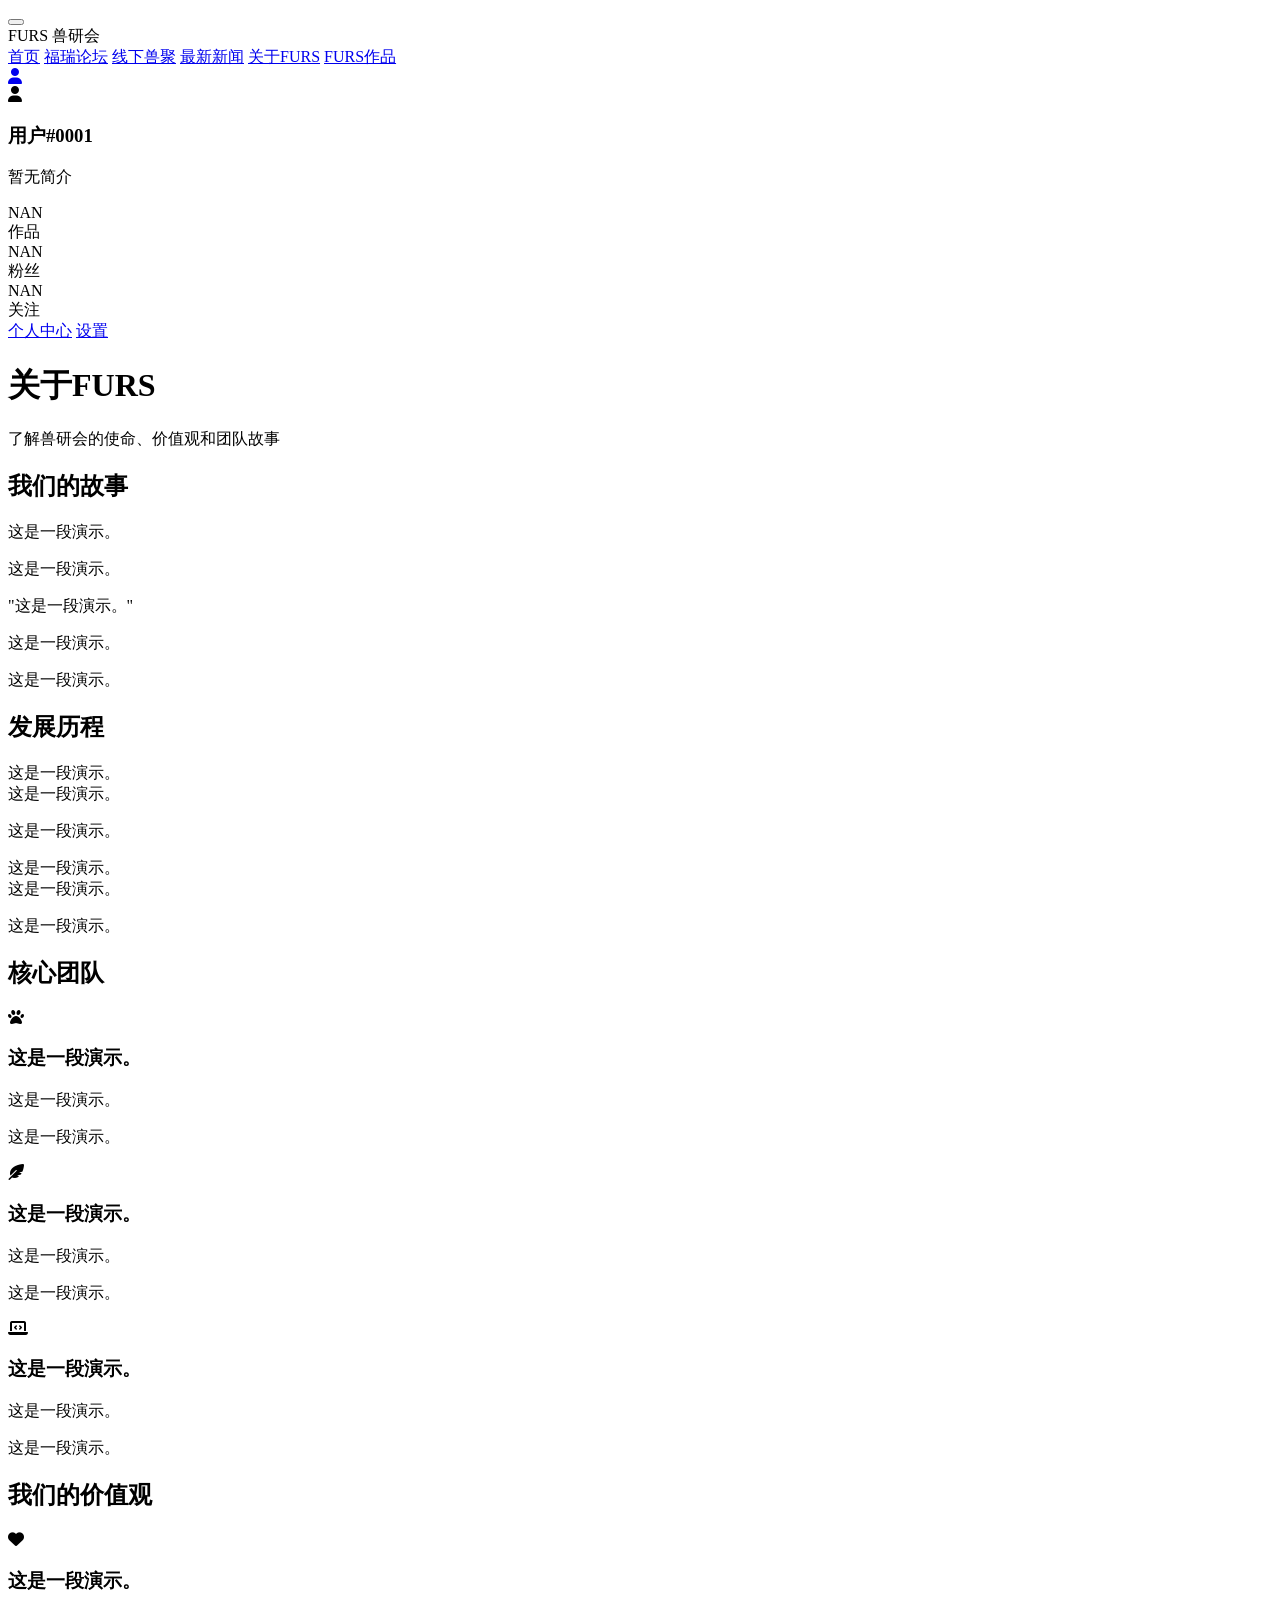
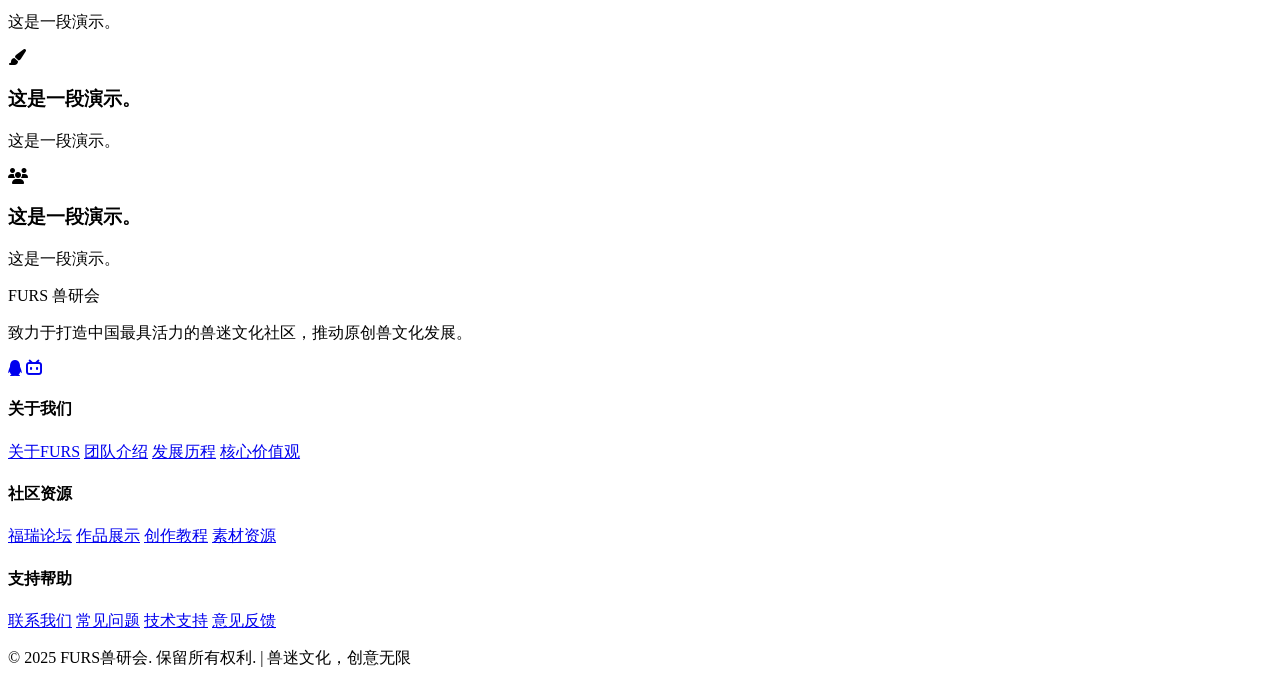
==== pages/about.html @ cc851aee "为现存页面增加了logo，新增logo.ico；新增ToDoList.md；" ====
<!DOCTYPE html>
<html lang="zh">
<head>
    <meta charset="UTF-8">
    <meta name="viewport" content="width=device-width, initial-scale=1.0">
    <title>关于FURS - 兽研会</title>
    <link rel="stylesheet" href="https://cdnjs.cloudflare.com/ajax/libs/font-awesome/6.4.0/css/all.min.css">
    <link rel="stylesheet" href="../style/index.css">
	<link rel="stylesheet" href="../style/index_2.css">
    <link rel="icon" href="../logo.ico">
</head>
<body>
    <div class="nav-placeholder"></div>
    <nav class="FursNav">
        <button class="hamburger" aria-label="主菜单" aria-expanded="false">
            <span></span>
            <span></span>
            <span></span>
        </button>
        <div class="logo">
            <div class="logo-text">FURS 兽研会</div>
        </div>
        <div class="NavLinks">
            <a href="../index.html" class="nav-link">首页</a>
            <a href="#forum" class="nav-link">福瑞论坛</a>
            <a href="#meetup" class="nav-link">线下兽聚</a>
            <a href="news.html" class="nav-link">最新新闻</a>
            <a href="about.html" class="nav-link active">关于FURS</a>
            <a href="#works" class="nav-link">FURS作品</a>
        </div>
        <div class="user-avatar-container">
            <a href="#profile" class="user-avatar">
                <i class="fas fa-user"></i>
            </a>
			<div class="user-card">
                <div class="user-header">
                    <div class="user-avatar-lg">
                        <i class="fas fa-user"></i>
                    </div>
                    <div class="user-info">
                        <h3>用户#0001</h3>
                        <p>暂无简介</p>
                    </div>
                </div>
                <div class="user-stats">
                    <div class="stat-item">
                        <div class="stat-number">NAN</div>
                        <div class="stat-label">作品</div>
                    </div>
                    <div class="stat-item">
                        <div class="stat-number">NAN</div>
                        <div class="stat-label">粉丝</div>
                    </div>
                    <div class="stat-item">
                        <div class="stat-number">NAN</div>
                        <div class="stat-label">关注</div>
                    </div>
                </div>
                <div class="user-actions">
                    <a href="#profile" class="user-btn">个人中心</a>
                    <a href="#settings" class="user-btn secondary">设置</a>
                </div>
            </div>
        </div>
    </nav>
	<div class="main-container">
    <div class="page-header">
        <h1 class="page-title">关于FURS</h1>
        <p class="page-subtitle">了解兽研会的使命、价值观和团队故事</p>
    </div>
    <div class="content-container">
        <div class="about-section">
            <h2 class="section-title">我们的故事</h2>
            <div class="about-content">
                <p>这是一段演示。</p>
                
                <p>这是一段演示。</p>
                
                <div class="mission-statement">
                    "这是一段演示。"
                </div>
                
                <p>这是一段演示。</p>
                
                <p>这是一段演示。</p>
            </div>
            <h2 class="section-title">发展历程</h2>
            <div class="timeline">
                <div class="timeline-item left">
                    <div class="timeline-content">
                        <div class="timeline-year">这是一段演示。</div>
                        <div class="timeline-event">这是一段演示。</div>
                        <p class="timeline-description">这是一段演示。</p>
                    </div>
                </div>
                <div class="timeline-item right">
                    <div class="timeline-content">
                        <div class="timeline-year">这是一段演示。</div>
                        <div class="timeline-event">这是一段演示。</div>
                        <p class="timeline-description">这是一段演示。</p>
                    </div>
                </div>
            </div>
            <h2 class="section-title">核心团队</h2>
            <div class="team-grid">
                <div class="team-member">
                    <div class="member-avatar">
                        <i class="fas fa-paw"></i>
                    </div>
                    <h3 class="member-name">这是一段演示。</h3>
                    <div class="member-role">这是一段演示。</div>
                    <p class="member-bio">这是一段演示。</p>
                </div>
                <div class="team-member">
                    <div class="member-avatar">
                        <i class="fas fa-feather-alt"></i>
                    </div>
                    <h3 class="member-name">这是一段演示。</h3>
                    <div class="member-role">这是一段演示。</div>
                    <p class="member-bio">这是一段演示。</p>
                </div>
                <div class="team-member">
                    <div class="member-avatar">
                        <i class="fas fa-laptop-code"></i>
                    </div>
                    <h3 class="member-name">这是一段演示。</h3>
                    <div class="member-role">这是一段演示。</div>
                    <p class="member-bio">这是一段演示。</p>
                </div>
        </div>
        <h2 class="section-title">我们的价值观</h2>
        <div class="values-container">
            <div class="value-card">
                <div class="value-icon">
                    <i class="fas fa-heart"></i>
                </div>
                <h3 class="value-title">这是一段演示。</h3>
                <p class="value-description">这是一段演示。</p>
            </div>
            <div class="value-card">
                <div class="value-icon">
                    <div class="fas fa-paint-brush"></div>
                </div>
                <h3 class="value-title">这是一段演示。</h3>
                <p class="value-description">这是一段演示。</p>
            </div>
            <div class="value-card">
                <div class="value-icon">
                    <i class="fas fa-users"></i>
                </div>
                <h3 class="value-title">这是一段演示。</h3>
                <p class="value-description">这是一段演示。</p>
            </div>
        </div>
    </div>
</div>
</div>
<footer class="CopyRight">
    <div class="footer-content">
        <div class="footer-info">
            <div class="logo-text">FURS 兽研会</div>
            <p>致力于打造中国最具活力的兽迷文化社区，推动原创兽文化发展。</p>
            <div class="social-links">
                <a href="#"><i class="fab fa-qq"></i></a>
                <a href="#"><i class="fab fa-bilibili"></i></a>
            </div>
        </div>
        <div class="footer-links">
            <div class="link-group">
                <h4>关于我们</h4>
                <a href="about.html" class="footer-link">关于FURS</a>
                <a href="#team" class="footer-link">团队介绍</a>
                <a href="#history" class="footer-link">发展历程</a>
                <a href="#values" class="footer-link">核心价值观</a>
            </div>
            <div class="link-group">
                <h4>社区资源</h4>
                <a href="#forum" class="footer-link">福瑞论坛</a>
                <a href="#gallery" class="footer-link">作品展示</a>
                <a href="#tutorials" class="footer-link">创作教程</a>
                <a href="#resources" class="footer-link">素材资源</a>
            </div>
            <div class="link-group">
                <h4>支持帮助</h4>
                <a href="#contact" class="footer-link">联系我们</a>
                <a href="#faq" class="footer-link">常见问题</a>
                <a href="#support" class="footer-link">技术支持</a>
                <a href="#feedback" class="footer-link">意见反馈</a>
            </div>
        </div>
    </div>
    <p class="CopyRightInfor">&copy; 2025 FURS兽研会. 保留所有权利. | 兽迷文化，创意无限</p>
</footer>
<script src="../src/index.js"></script>
</body>
</html>
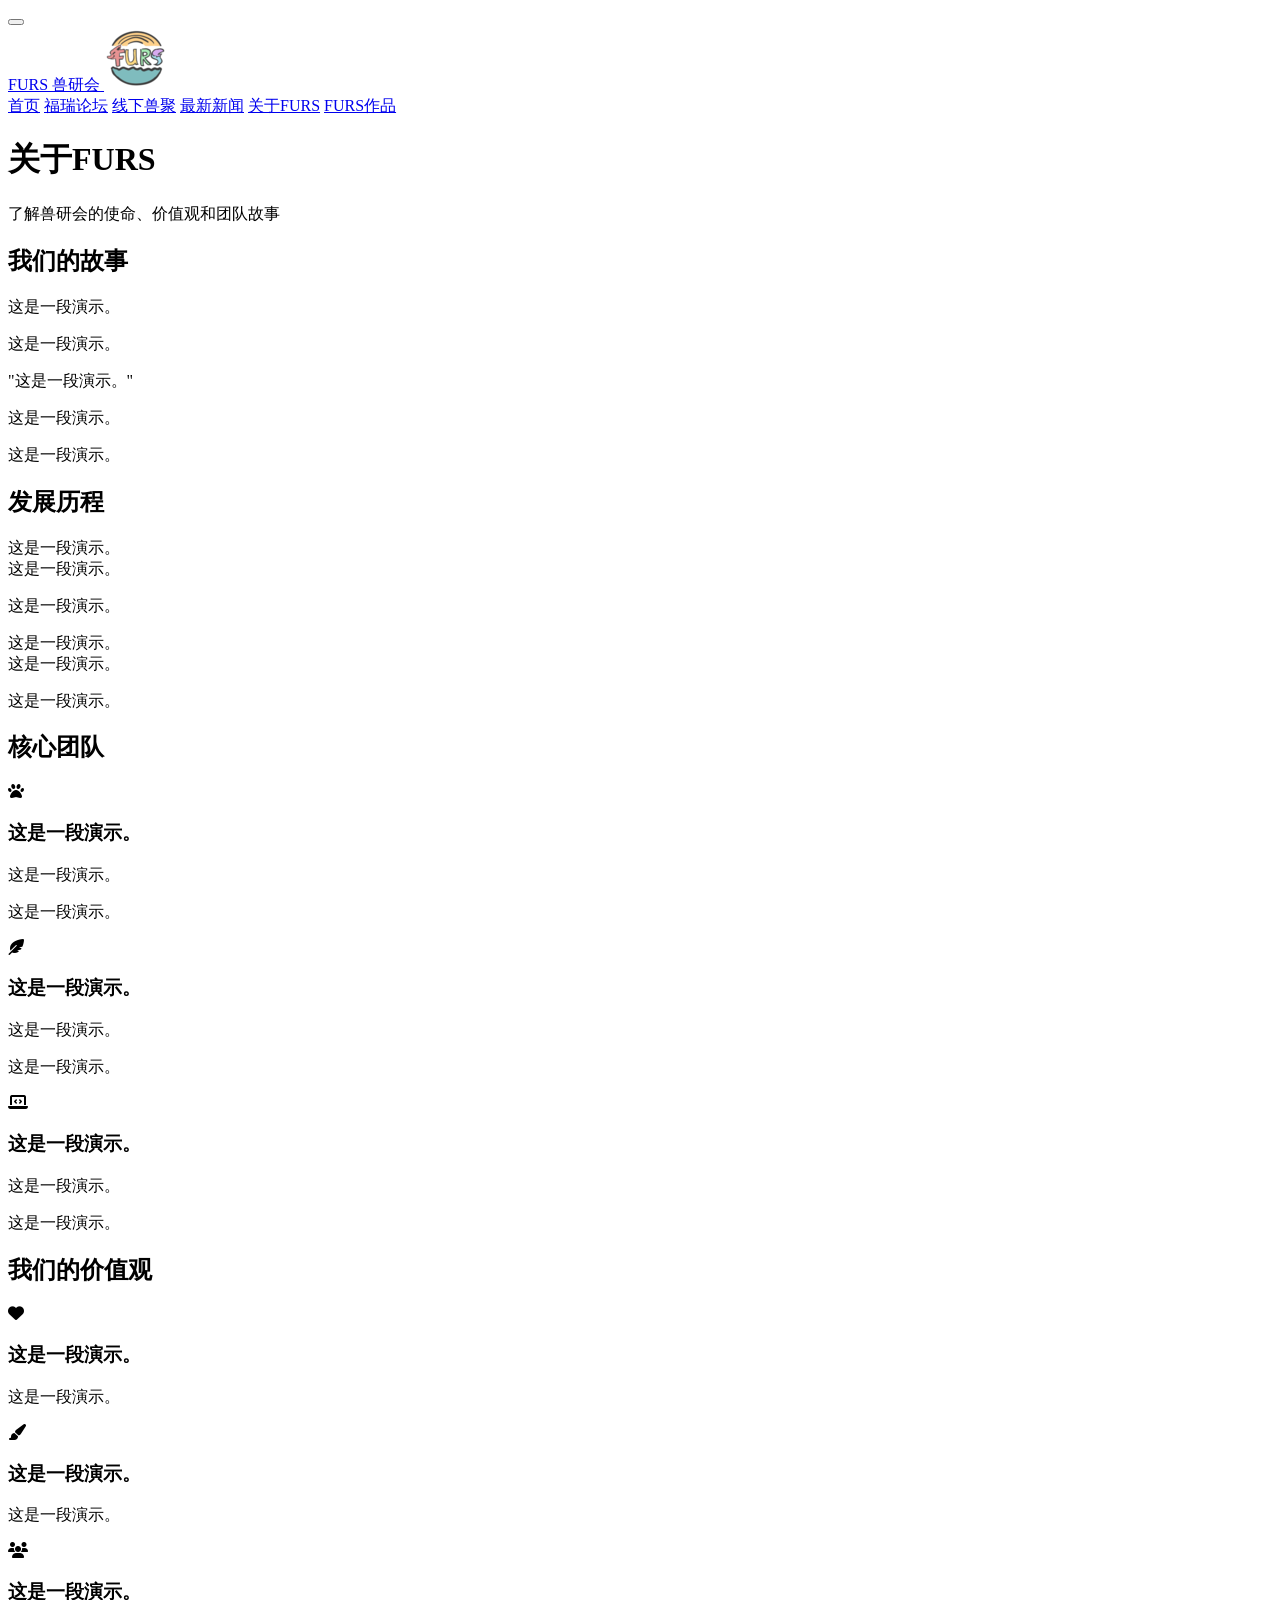
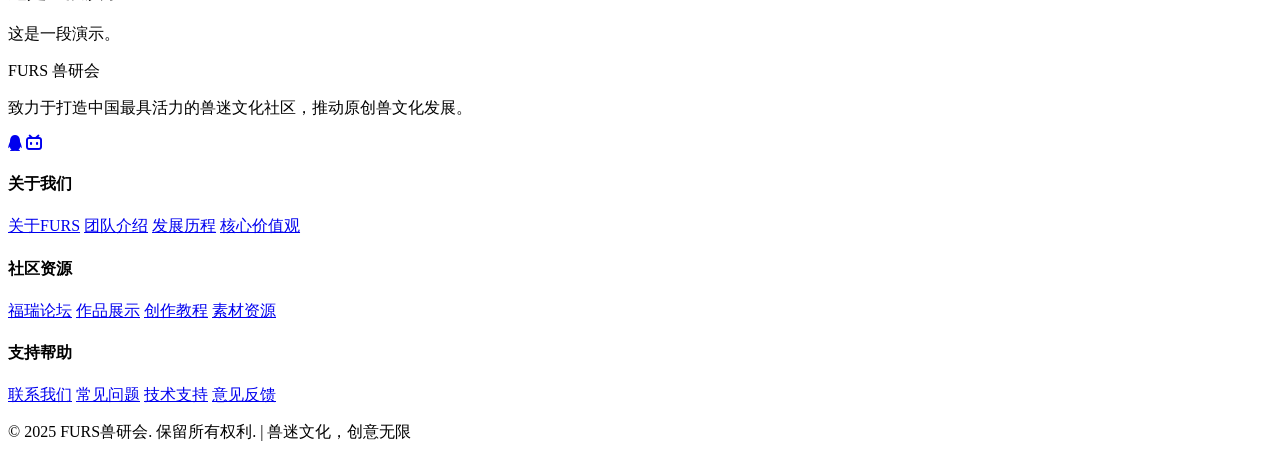
==== commit 7a3b0782: "移除了原有的用户信息及用户设置" ====
--- a/pages/about.html
+++ b/pages/about.html
@@ -1,14 +1,16 @@
 <!DOCTYPE html>
 <html lang="zh">
+
 <head>
     <meta charset="UTF-8">
     <meta name="viewport" content="width=device-width, initial-scale=1.0">
-    <title>关于FURS - 兽研会</title>
+    <title> 关于FURS - 兽研会 </title>
     <link rel="stylesheet" href="https://cdnjs.cloudflare.com/ajax/libs/font-awesome/6.4.0/css/all.min.css">
-    <link rel="stylesheet" href="../style/index.css">
-	<link rel="stylesheet" href="../style/index_2.css">
+    <link rel="stylesheet" href="../style/main.css">
+    <link rel="stylesheet" href="../style/more_style.css">
     <link rel="icon" href="../logo.ico">
 </head>
+
 <body>
     <div class="nav-placeholder"></div>
     <nav class="FursNav">
@@ -18,180 +20,150 @@
             <span></span>
         </button>
         <div class="logo">
-            <div class="logo-text">FURS 兽研会</div>
+            <a href="../index.html" class="logo-container">
+                <span class="logo-text">FURS 兽研会</span>
+                <img src="../logo.ico" alt="FURS 兽研会" class="logo-img">
+            </a>
         </div>
         <div class="NavLinks">
             <a href="../index.html" class="nav-link">首页</a>
-            <a href="#forum" class="nav-link">福瑞论坛</a>
-            <a href="#meetup" class="nav-link">线下兽聚</a>
+            <a href="./commingsoon.html" class="nav-link">福瑞论坛</a>
+            <a href="./commingsoon.html" class="nav-link">线下兽聚</a>
             <a href="news.html" class="nav-link">最新新闻</a>
             <a href="about.html" class="nav-link active">关于FURS</a>
-            <a href="#works" class="nav-link">FURS作品</a>
+            <a href="./commingsoon.html" class="nav-link">FURS作品</a>
         </div>
-        <div class="user-avatar-container">
-            <a href="#profile" class="user-avatar">
-                <i class="fas fa-user"></i>
-            </a>
-			<div class="user-card">
-                <div class="user-header">
-                    <div class="user-avatar-lg">
-                        <i class="fas fa-user"></i>
+
+    </nav>
+    <div class="main-container">
+        <div class="page-header">
+            <h1 class="page-title">关于FURS</h1>
+            <p class="page-subtitle">了解兽研会的使命、价值观和团队故事</p>
+        </div>
+        <div class="content-container">
+            <div class="about-section">
+                <h2 class="section-title">我们的故事</h2>
+                <div class="about-content">
+                    <p>这是一段演示。</p>
+
+                    <p>这是一段演示。</p>
+
+                    <div class="mission-statement">
+                        "这是一段演示。"
                     </div>
-                    <div class="user-info">
-                        <h3>用户#0001</h3>
-                        <p>暂无简介</p>
+
+                    <p>这是一段演示。</p>
+
+                    <p>这是一段演示。</p>
+                </div>
+                <h2 class="section-title">发展历程</h2>
+                <div class="timeline">
+                    <div class="timeline-item left">
+                        <div class="timeline-content">
+                            <div class="timeline-year">这是一段演示。</div>
+                            <div class="timeline-event">这是一段演示。</div>
+                            <p class="timeline-description">这是一段演示。</p>
+                        </div>
+                    </div>
+                    <div class="timeline-item right">
+                        <div class="timeline-content">
+                            <div class="timeline-year">这是一段演示。</div>
+                            <div class="timeline-event">这是一段演示。</div>
+                            <p class="timeline-description">这是一段演示。</p>
+                        </div>
                     </div>
                 </div>
-                <div class="user-stats">
-                    <div class="stat-item">
-                        <div class="stat-number">NAN</div>
-                        <div class="stat-label">作品</div>
+                <h2 class="section-title">核心团队</h2>
+                <div class="team-grid">
+                    <div class="team-member">
+                        <div class="member-avatar">
+                            <i class="fas fa-paw"></i>
+                        </div>
+                        <h3 class="member-name">这是一段演示。</h3>
+                        <div class="member-role">这是一段演示。</div>
+                        <p class="member-bio">这是一段演示。</p>
                     </div>
-                    <div class="stat-item">
-                        <div class="stat-number">NAN</div>
-                        <div class="stat-label">粉丝</div>
+                    <div class="team-member">
+                        <div class="member-avatar">
+                            <i class="fas fa-feather-alt"></i>
+                        </div>
+                        <h3 class="member-name">这是一段演示。</h3>
+                        <div class="member-role">这是一段演示。</div>
+                        <p class="member-bio">这是一段演示。</p>
                     </div>
-                    <div class="stat-item">
-                        <div class="stat-number">NAN</div>
-                        <div class="stat-label">关注</div>
+                    <div class="team-member">
+                        <div class="member-avatar">
+                            <i class="fas fa-laptop-code"></i>
+                        </div>
+                        <h3 class="member-name">这是一段演示。</h3>
+                        <div class="member-role">这是一段演示。</div>
+                        <p class="member-bio">这是一段演示。</p>
                     </div>
                 </div>
-                <div class="user-actions">
-                    <a href="#profile" class="user-btn">个人中心</a>
-                    <a href="#settings" class="user-btn secondary">设置</a>
+                <h2 class="section-title">我们的价值观</h2>
+                <div class="values-container">
+                    <div class="value-card">
+                        <div class="value-icon">
+                            <i class="fas fa-heart"></i>
+                        </div>
+                        <h3 class="value-title">这是一段演示。</h3>
+                        <p class="value-description">这是一段演示。</p>
+                    </div>
+                    <div class="value-card">
+                        <div class="value-icon">
+                            <div class="fas fa-paint-brush"></div>
+                        </div>
+                        <h3 class="value-title">这是一段演示。</h3>
+                        <p class="value-description">这是一段演示。</p>
+                    </div>
+                    <div class="value-card">
+                        <div class="value-icon">
+                            <i class="fas fa-users"></i>
+                        </div>
+                        <h3 class="value-title">这是一段演示。</h3>
+                        <p class="value-description">这是一段演示。</p>
+                    </div>
                 </div>
             </div>
         </div>
-    </nav>
-	<div class="main-container">
-    <div class="page-header">
-        <h1 class="page-title">关于FURS</h1>
-        <p class="page-subtitle">了解兽研会的使命、价值观和团队故事</p>
     </div>
-    <div class="content-container">
-        <div class="about-section">
-            <h2 class="section-title">我们的故事</h2>
-            <div class="about-content">
-                <p>这是一段演示。</p>
-                
-                <p>这是一段演示。</p>
-                
-                <div class="mission-statement">
-                    "这是一段演示。"
-                </div>
-                
-                <p>这是一段演示。</p>
-                
-                <p>这是一段演示。</p>
-            </div>
-            <h2 class="section-title">发展历程</h2>
-            <div class="timeline">
-                <div class="timeline-item left">
-                    <div class="timeline-content">
-                        <div class="timeline-year">这是一段演示。</div>
-                        <div class="timeline-event">这是一段演示。</div>
-                        <p class="timeline-description">这是一段演示。</p>
-                    </div>
-                </div>
-                <div class="timeline-item right">
-                    <div class="timeline-content">
-                        <div class="timeline-year">这是一段演示。</div>
-                        <div class="timeline-event">这是一段演示。</div>
-                        <p class="timeline-description">这是一段演示。</p>
-                    </div>
+    <footer class="CopyRight">
+        <div class="footer-content">
+            <div class="footer-info">
+                <div class="logo-text">FURS 兽研会</div>
+                <p>致力于打造中国最具活力的兽迷文化社区，推动原创兽文化发展。</p>
+                <div class="social-links">
+                    <a href="#"><i class="fab fa-qq"></i></a>
+                    <a href="#"><i class="fab fa-bilibili"></i></a>
                 </div>
             </div>
-            <h2 class="section-title">核心团队</h2>
-            <div class="team-grid">
-                <div class="team-member">
-                    <div class="member-avatar">
-                        <i class="fas fa-paw"></i>
-                    </div>
-                    <h3 class="member-name">这是一段演示。</h3>
-                    <div class="member-role">这是一段演示。</div>
-                    <p class="member-bio">这是一段演示。</p>
+            <div class="footer-links">
+                <div class="link-group">
+                    <h4>关于我们</h4>
+                    <a href="about.html" class="footer-link">关于FURS</a>
+                    <a href="./commingsoon.html" class="footer-link">团队介绍</a>
+                    <a href="./commingsoon.html" class="footer-link">发展历程</a>
+                    <a href="./commingsoon.html" class="footer-link">核心价值观</a>
                 </div>
-                <div class="team-member">
-                    <div class="member-avatar">
-                        <i class="fas fa-feather-alt"></i>
-                    </div>
-                    <h3 class="member-name">这是一段演示。</h3>
-                    <div class="member-role">这是一段演示。</div>
-                    <p class="member-bio">这是一段演示。</p>
+                <div class="link-group">
+                    <h4>社区资源</h4>
+                    <a href="./commingsoon.html" class="footer-link">福瑞论坛</a>
+                    <a href="./commingsoon.html" class="footer-link">作品展示</a>
+                    <a href="./commingsoon.html" class="footer-link">创作教程</a>
+                    <a href="./commingsoon.html" class="footer-link">素材资源</a>
                 </div>
-                <div class="team-member">
-                    <div class="member-avatar">
-                        <i class="fas fa-laptop-code"></i>
-                    </div>
-                    <h3 class="member-name">这是一段演示。</h3>
-                    <div class="member-role">这是一段演示。</div>
-                    <p class="member-bio">这是一段演示。</p>
+                <div class="link-group">
+                    <h4>支持帮助</h4>
+                    <a href="./commingsoon.html" class="footer-link">联系我们</a>
+                    <a href="./commingsoon.html" class="footer-link">常见问题</a>
+                    <a href="./commingsoon.html" class="footer-link">技术支持</a>
+                    <a href="./commingsoon.html" class="footer-link">意见反馈</a>
                 </div>
-        </div>
-        <h2 class="section-title">我们的价值观</h2>
-        <div class="values-container">
-            <div class="value-card">
-                <div class="value-icon">
-                    <i class="fas fa-heart"></i>
-                </div>
-                <h3 class="value-title">这是一段演示。</h3>
-                <p class="value-description">这是一段演示。</p>
-            </div>
-            <div class="value-card">
-                <div class="value-icon">
-                    <div class="fas fa-paint-brush"></div>
-                </div>
-                <h3 class="value-title">这是一段演示。</h3>
-                <p class="value-description">这是一段演示。</p>
-            </div>
-            <div class="value-card">
-                <div class="value-icon">
-                    <i class="fas fa-users"></i>
-                </div>
-                <h3 class="value-title">这是一段演示。</h3>
-                <p class="value-description">这是一段演示。</p>
             </div>
         </div>
-    </div>
-</div>
-</div>
-<footer class="CopyRight">
-    <div class="footer-content">
-        <div class="footer-info">
-            <div class="logo-text">FURS 兽研会</div>
-            <p>致力于打造中国最具活力的兽迷文化社区，推动原创兽文化发展。</p>
-            <div class="social-links">
-                <a href="#"><i class="fab fa-qq"></i></a>
-                <a href="#"><i class="fab fa-bilibili"></i></a>
-            </div>
-        </div>
-        <div class="footer-links">
-            <div class="link-group">
-                <h4>关于我们</h4>
-                <a href="about.html" class="footer-link">关于FURS</a>
-                <a href="#team" class="footer-link">团队介绍</a>
-                <a href="#history" class="footer-link">发展历程</a>
-                <a href="#values" class="footer-link">核心价值观</a>
-            </div>
-            <div class="link-group">
-                <h4>社区资源</h4>
-                <a href="#forum" class="footer-link">福瑞论坛</a>
-                <a href="#gallery" class="footer-link">作品展示</a>
-                <a href="#tutorials" class="footer-link">创作教程</a>
-                <a href="#resources" class="footer-link">素材资源</a>
-            </div>
-            <div class="link-group">
-                <h4>支持帮助</h4>
-                <a href="#contact" class="footer-link">联系我们</a>
-                <a href="#faq" class="footer-link">常见问题</a>
-                <a href="#support" class="footer-link">技术支持</a>
-                <a href="#feedback" class="footer-link">意见反馈</a>
-            </div>
-        </div>
-    </div>
-    <p class="CopyRightInfor">&copy; 2025 FURS兽研会. 保留所有权利. | 兽迷文化，创意无限</p>
-</footer>
-<script src="../src/index.js"></script>
+        <p class="CopyRightInfor">&copy; 2025 FURS兽研会. 保留所有权利. | 兽迷文化，创意无限</p>
+    </footer>
+    <script src="../src/index.js"></script>
 </body>
-</html>							
-            +
+</html>
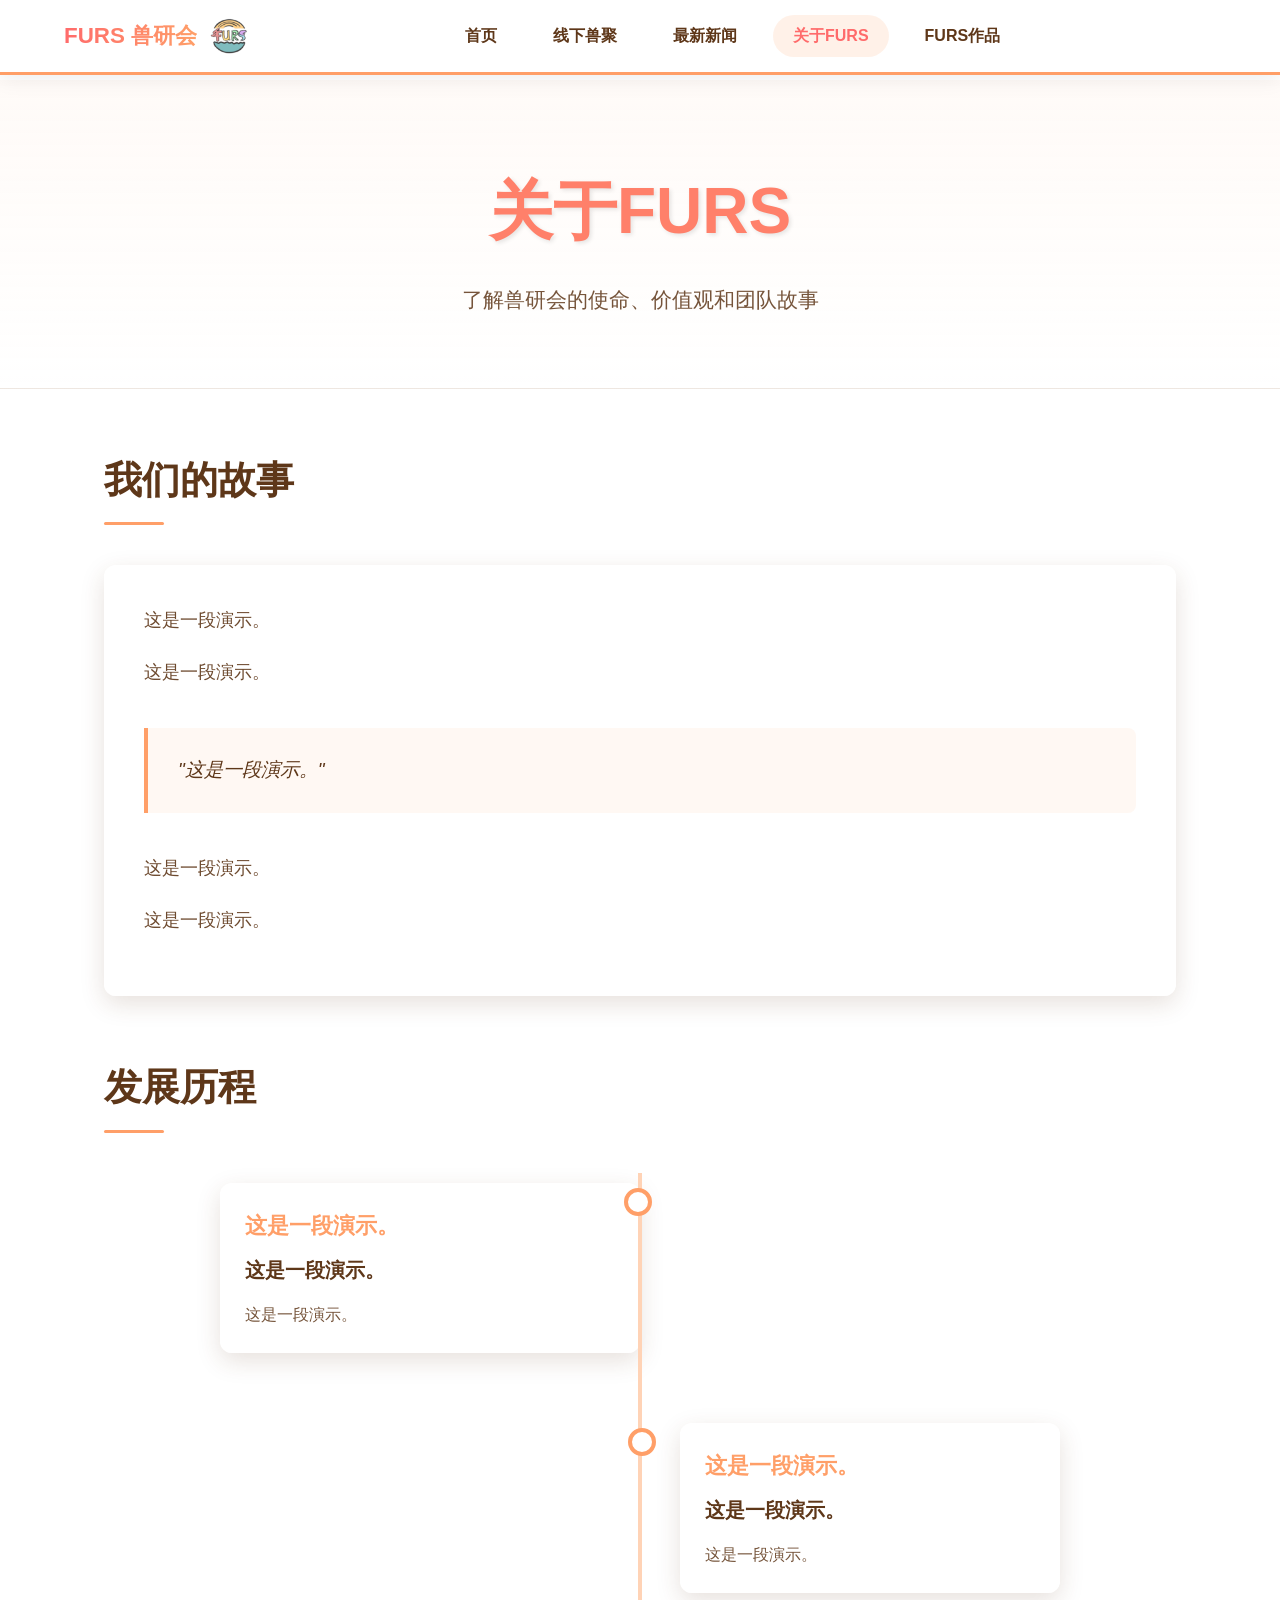
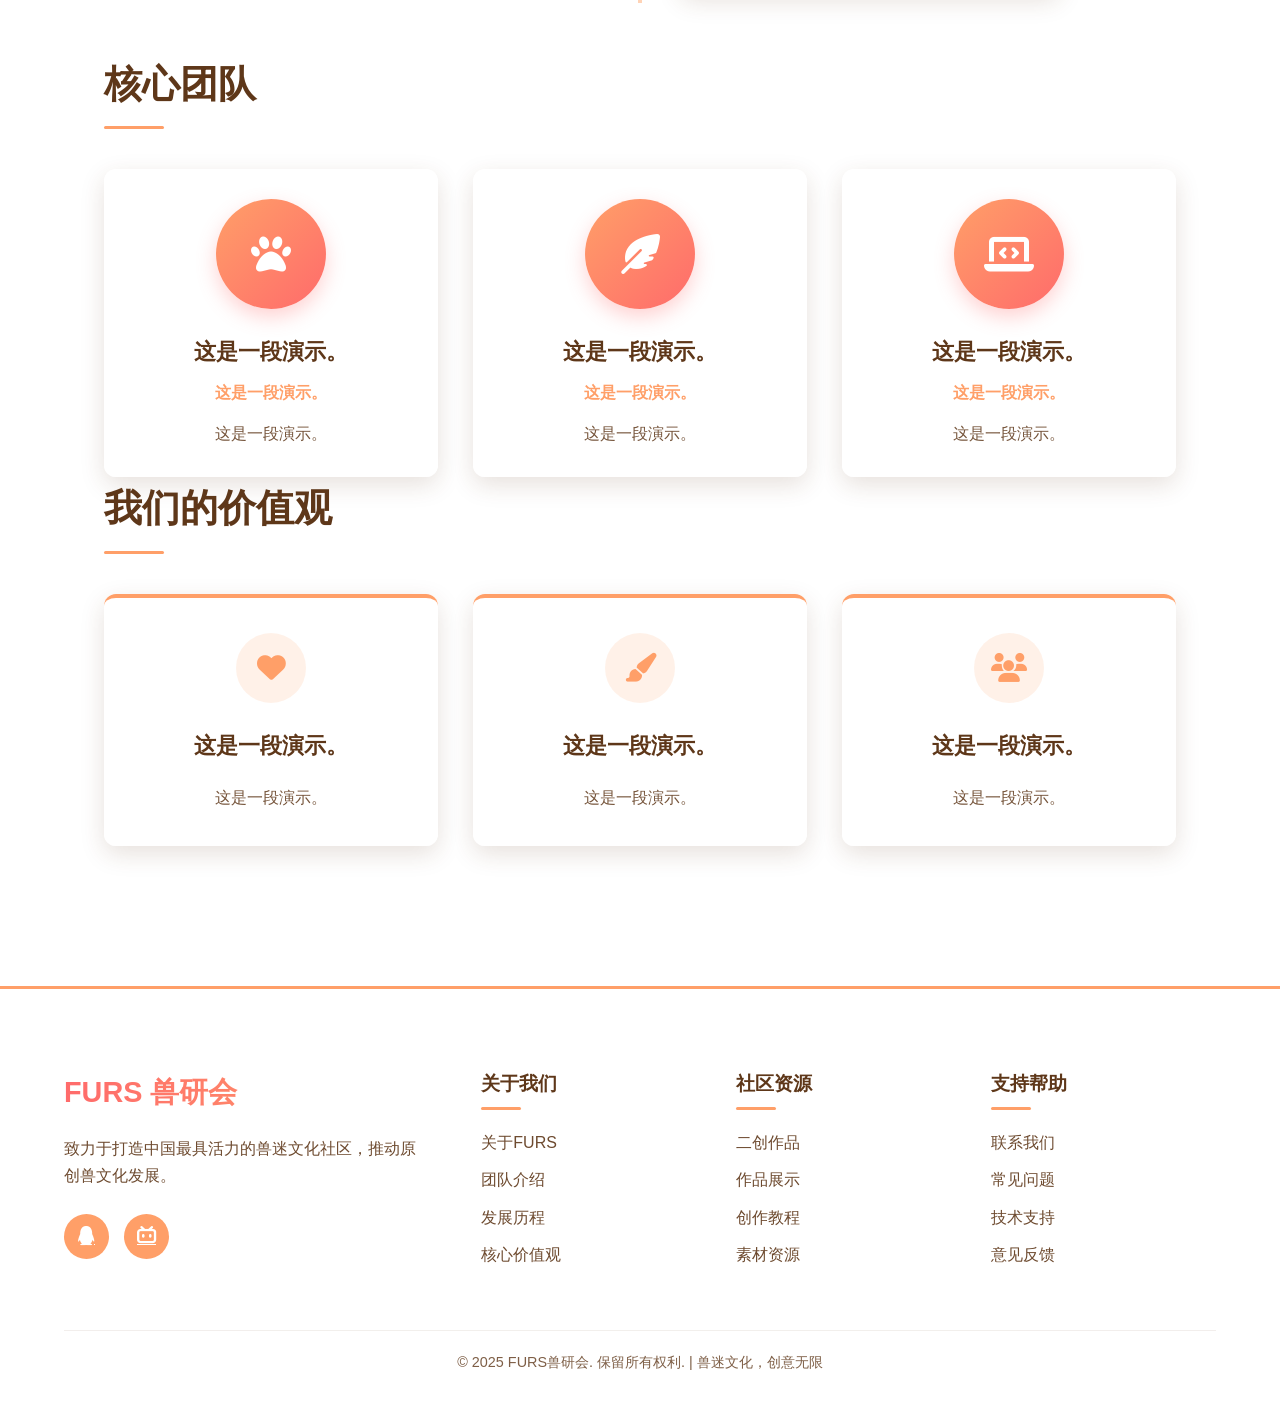
==== commit 82e09a48: "优化了结构，提升了部分可读性。修改了一些 bug。其余内容详见位于 docs 目录下的 UPDATE.md 文件。" ====
--- a/pages/about.html
+++ b/pages/about.html
@@ -6,12 +6,12 @@
     <meta name="viewport" content="width=device-width, initial-scale=1.0">
     <title> 关于FURS - 兽研会 </title>
     <link rel="stylesheet" href="https://cdnjs.cloudflare.com/ajax/libs/font-awesome/6.4.0/css/all.min.css">
-    <link rel="stylesheet" href="../style/main.css">
-    <link rel="stylesheet" href="../style/more_style.css">
-    <link rel="icon" href="../logo.ico">
+    <link rel="stylesheet" href="../styles/main.css">
+    <link rel="stylesheet" href="../styles/pages/about.css">
+    <link rel="icon" href="../assets/logo.ico">
 </head>
 
-<body>
+<body class="about-page">
     <div class="nav-placeholder"></div>
     <nav class="FursNav">
         <button class="hamburger" aria-label="主菜单" aria-expanded="false">
@@ -22,16 +22,15 @@
         <div class="logo">
             <a href="../index.html" class="logo-container">
                 <span class="logo-text">FURS 兽研会</span>
-                <img src="../logo.ico" alt="FURS 兽研会" class="logo-img">
+                <img src="../assets/logo.ico" alt="FURS 兽研会" class="logo-img">
             </a>
         </div>
         <div class="NavLinks">
             <a href="../index.html" class="nav-link">首页</a>
-            <a href="./commingsoon.html" class="nav-link">福瑞论坛</a>
-            <a href="./commingsoon.html" class="nav-link">线下兽聚</a>
+            <a href="./comingsoon.html" class="nav-link">线下兽聚</a>
             <a href="news.html" class="nav-link">最新新闻</a>
             <a href="about.html" class="nav-link active">关于FURS</a>
-            <a href="./commingsoon.html" class="nav-link">FURS作品</a>
+            <a href="./comingsoon.html" class="nav-link">FURS作品</a>
         </div>
 
     </nav>
@@ -140,30 +139,30 @@
             <div class="footer-links">
                 <div class="link-group">
                     <h4>关于我们</h4>
-                    <a href="about.html" class="footer-link">关于FURS</a>
-                    <a href="./commingsoon.html" class="footer-link">团队介绍</a>
-                    <a href="./commingsoon.html" class="footer-link">发展历程</a>
-                    <a href="./commingsoon.html" class="footer-link">核心价值观</a>
+                    <a href="./about.html" class="footer-link">关于FURS</a>
+                    <a href="./comingsoon.html" class="footer-link">团队介绍</a>
+                    <a href="./comingsoon.html" class="footer-link">发展历程</a>
+                    <a href="./comingsoon.html" class="footer-link">核心价值观</a>
                 </div>
                 <div class="link-group">
                     <h4>社区资源</h4>
-                    <a href="./commingsoon.html" class="footer-link">福瑞论坛</a>
-                    <a href="./commingsoon.html" class="footer-link">作品展示</a>
-                    <a href="./commingsoon.html" class="footer-link">创作教程</a>
-                    <a href="./commingsoon.html" class="footer-link">素材资源</a>
+                    <a href="./comingsoon.html" class="footer-link">二创作品</a>
+                    <a href="./comingsoon.html" class="footer-link">作品展示</a>
+                    <a href="./comingsoon.html" class="footer-link">创作教程</a>
+                    <a href="./comingsoon.html" class="footer-link">素材资源</a>
                 </div>
                 <div class="link-group">
                     <h4>支持帮助</h4>
-                    <a href="./commingsoon.html" class="footer-link">联系我们</a>
-                    <a href="./commingsoon.html" class="footer-link">常见问题</a>
-                    <a href="./commingsoon.html" class="footer-link">技术支持</a>
-                    <a href="./commingsoon.html" class="footer-link">意见反馈</a>
+                    <a href="./comingsoon.html" class="footer-link">联系我们</a>
+                    <a href="./comingsoon.html" class="footer-link">常见问题</a>
+                    <a href="./comingsoon.html" class="footer-link">技术支持</a>
+                    <a href="./comingsoon.html" class="footer-link">意见反馈</a>
                 </div>
             </div>
         </div>
         <p class="CopyRightInfor">&copy; 2025 FURS兽研会. 保留所有权利. | 兽迷文化，创意无限</p>
     </footer>
-    <script src="../src/index.js"></script>
+    <script src="../scripts/index.js"></script>
 </body>
 
 </html>
--- a/styles/main.css
+++ b/styles/main.css
@@ -0,0 +1,1239 @@
+:root {
+    --primary-color: #ff9f68;
+    --secondary-color: #ff6b6b;
+    --accent-color: #ffd3b6;
+    --dark-brown: #5e3719;
+    --light-beige: #fff8f0;
+    --card-bg: rgba(255, 255, 255, 0.92);
+    --shadow: 0 8px 24px rgba(94, 55, 25, 0.15);
+    --transition: all 0.4s cubic-bezier(0.175, 0.885, 0.32, 1.275);
+    --section-padding: 80px 5%;
+}
+
+* {
+    margin: 0;
+    padding: 0;
+    box-sizing: border-box;
+}
+
+body {
+    font-family: 'Segoe UI', 'Microsoft YaHei', sans-serif;
+    line-height: 1.6;
+    color: var(--dark-brown);
+    background: white;
+    min-height: 100vh;
+    display: flex;
+    flex-direction: column;
+    overflow-x: hidden;
+    opacity: 0;
+    align-items: center;
+    animation: fadeIn 1s forwards;
+}
+
+@keyframes fadeIn {
+    to {
+        opacity: 1;
+    }
+}
+
+.nav-placeholder {
+    height: 80px;
+}
+
+.FursNav {
+    position: fixed;
+    top: 0;
+    width: 100%;
+    z-index: 1000;
+    background: rgba(255, 255, 255, 0.98);
+    backdrop-filter: blur(12px);
+    padding: 15px 5%;
+    display: flex;
+    align-items: center;
+    box-shadow: 0 4px 20px rgba(0, 0, 0, 0.07);
+    border-bottom: 3px solid var(--primary-color);
+    transition: var(--transition);
+}
+
+.logo-container {
+    display: flex;
+    align-items: center;
+    gap: 12px;
+    transition: var(--transition);
+    text-decoration: none;
+    flex-direction: row;
+}
+
+.logo-text {
+    font-size: 1.4rem;
+    font-weight: 700;
+    background: linear-gradient(to right, var(--secondary-color), var(--primary-color));
+    -webkit-background-clip: text;
+    background-clip: text;
+    -webkit-text-fill-color: transparent;
+    white-space: nowrap;
+}
+
+.logo-img {
+    height: 40px;
+    max-width: 120px;
+    object-fit: contain;
+    transition: var(--transition);
+}
+
+.NavLinks {
+    flex-grow: 1;
+    display: flex;
+    justify-content: center;
+}
+
+.nav-link {
+    color: var(--dark-brown);
+    padding: 8px 20px;
+    margin: 0 8px;
+    border-radius: 30px;
+    font-weight: 600;
+    position: relative;
+    overflow: hidden;
+    transition: var(--transition);
+    text-decoration: none;
+    display: flex;
+    align-items: center;
+}
+
+.nav-link i {
+    margin-right: 8px;
+    font-size: 18px;
+}
+
+.nav-link::after {
+    content: '';
+    position: absolute;
+    bottom: 0;
+    left: 0;
+    width: 0;
+    height: 3px;
+    background: var(--primary-color);
+    transition: var(--transition);
+}
+
+.nav-link:hover {
+    color: var(--primary-color);
+    transform: translateY(-3px);
+}
+
+.nav-link:hover::after {
+    width: 100%;
+}
+
+.nav-link.active {
+    background: rgba(255, 159, 104, 0.15);
+    color: var(--secondary-color);
+}
+
+.hamburger {
+    display: none;
+    background: transparent;
+    border: none;
+    padding: 10px;
+    margin-right: 15px;
+    cursor: pointer;
+    z-index: 1100;
+}
+
+.hamburger span {
+    display: block;
+    width: 28px;
+    height: 3px;
+    background: var(--dark-brown);
+    margin: 6px 0;
+    transition: var(--transition);
+    border-radius: 2px;
+}
+
+.page-header {
+    background: linear-gradient(135deg, var(--accent-color) 0%, var(--primary-color) 100%);
+    padding: 40px 5% 30px;
+    text-align: center;
+    position: relative;
+    overflow: hidden;
+    margin-top: 0;
+    width: 100%;
+    max-width: 1400px;
+    display: flex;
+    flex-direction: column;
+    align-items: center;
+    text-align: center;
+}
+
+.page-title {
+    font-size: clamp(2.5rem, 6vw, 3.5rem);
+    margin-bottom: 20px;
+    color: white;
+    text-shadow: 2px 2px 4px rgba(0, 0, 0, 0.1);
+}
+
+.page-subtitle {
+    font-size: clamp(1.1rem, 3vw, 1.4rem);
+    max-width: 700px;
+    margin: 0 auto 40px;
+    color: rgba(255, 255, 255, 0.9);
+}
+
+.content-container {
+    width: 100%;
+    max-width: 1400px;
+    display: flex;
+    flex-wrap: wrap;
+    gap: 30px;
+    justify-content: center;
+}
+
+.main-container {
+    width: 100%;
+    max-width: 1400px;
+    display: flex;
+    flex-direction: column;
+    align-items: center;
+    margin-bottom: 60px;
+}
+
+.main-content {
+    flex: 1;
+    min-width: 300px;
+    display: flex;
+    flex-direction: column;
+    gap: 30px;
+}
+
+.announcements {
+    width: 30%;
+    min-width: 300px;
+    background: var(--light-beige);
+    border-radius: 12px;
+    padding: 25px;
+    box-shadow: var(--shadow);
+    border-left: 4px solid var(--secondary-color);
+}
+
+.content-block {
+    background: var(--light-beige);
+    border-radius: 12px;
+    box-shadow: var(--shadow);
+    padding: 25px;
+    transition: var(--transition);
+}
+
+.content-block:hover {
+    transform: translateY(-5px);
+    box-shadow: 0 12px 30px rgba(94, 55, 25, 0.2);
+}
+
+.content-title {
+    font-size: 1.6rem;
+    color: var(--dark-brown);
+    margin-bottom: 20px;
+    padding-bottom: 10px;
+    border-bottom: 3px solid var(--primary-color);
+    position: relative;
+}
+
+.content-title::after {
+    content: '';
+    position: absolute;
+    bottom: -3px;
+    left: 0;
+    width: 80px;
+    height: 3px;
+    background: var(--secondary-color);
+}
+
+.news-list {
+    list-style: none;
+    padding: 0;
+    margin: 0;
+}
+
+.news-item {
+    padding: 15px;
+    border-bottom: 1px solid rgba(94, 55, 25, 0.1);
+    transition: var(--transition);
+}
+
+.news-item:hover {
+    background: rgba(255, 214, 180, 0.2);
+    transform: translateX(5px);
+}
+
+.news-title {
+    font-weight: 600;
+    margin-bottom: 8px;
+    color: var(--dark-brown);
+    display: flex;
+    align-items: center;
+}
+
+.news-title .new-indicator {
+    background: var(--secondary-color);
+    color: white;
+    font-size: 0.7rem;
+    border-radius: 20px;
+    padding: 2px 10px;
+    margin-left: 10px;
+}
+
+.news-info {
+    display: flex;
+    justify-content: space-between;
+    color: #777;
+    font-size: 0.9rem;
+}
+
+.events-grid {
+    display: grid;
+    grid-template-columns: repeat(auto-fit, minmax(300px, 1fr));
+    gap: 20px;
+    justify-content: center;
+}
+
+.event-card {
+    background: white;
+    border-radius: 10px;
+    overflow: hidden;
+    box-shadow: 0 5px 15px rgba(0, 0, 0, 0.07);
+    transition: var(--transition);
+}
+
+.event-card:hover {
+    transform: translateY(-7px);
+    box-shadow: 0 12px 25px rgba(255, 107, 107, 0.2);
+}
+
+.event-image {
+    height: 160px;
+    background: var(--primary-color);
+    display: flex;
+    align-items: center;
+    justify-content: center;
+    color: white;
+    font-size: 2.5rem;
+}
+
+.event-content {
+    padding: 20px;
+}
+
+.event-title {
+    font-size: 1.3rem;
+    margin-bottom: 12px;
+    color: var(--dark-brown);
+}
+
+.event-details {
+    color: #777;
+    margin-bottom: 15px;
+    font-size: 0.9rem;
+}
+
+.event-meta {
+    display: flex;
+    justify-content: space-between;
+    color: var(--dark-brown);
+    font-weight: 600;
+}
+
+.event-status {
+    background: var(--accent-color);
+    color: var(--dark-brown);
+    padding: 3px 10px;
+    border-radius: 20px;
+    font-size: 0.8rem;
+}
+
+.announcement-container {
+    background: white;
+    border-radius: 10px;
+    padding: 15px;
+    margin-bottom: 15px;
+    box-shadow: 0 4px 12px rgba(0, 0, 0, 0.05);
+}
+
+.announcement-title {
+    font-size: 1.2rem;
+    font-weight: 600;
+    margin-bottom: 10px;
+    color: var(--secondary-color);
+    display: flex;
+    align-items: center;
+}
+
+.announcement-title i {
+    margin-right: 10px;
+}
+
+.announcement-content {
+    color: var(--dark-brown);
+    line-height: 1.7;
+    margin-bottom: 15px;
+}
+
+.announcement-date {
+    color: #777;
+    font-size: 0.85rem;
+    text-align: right;
+}
+
+.announcement-slider {
+    position: relative;
+}
+
+.announcement-slider .announcement-container {
+    position: absolute;
+    top: 0;
+    left: 0;
+    right: 0;
+    opacity: 0;
+    transition: opacity 0.5s ease;
+}
+
+.announcement-slider .announcement-container.active {
+    position: relative;
+    opacity: 1;
+}
+
+.announcement-indicators {
+    display: flex;
+    justify-content: center;
+    gap: 10px;
+    margin-top: 20px;
+}
+
+.announcement-indicator {
+    width: 10px;
+    height: 10px;
+    border-radius: 50%;
+    background: rgba(94, 55, 25, 0.2);
+    cursor: pointer;
+    transition: var(--transition);
+}
+
+.announcement-indicator.active {
+    background: var(--primary-color);
+    transform: scale(1.2);
+}
+
+.hero {
+    padding: 120px 5% 80px;
+    text-align: center;
+    position: relative;
+    overflow: hidden;
+}
+
+.FirstTitle {
+    font-size: clamp(2.5rem, 6vw, 4rem);
+    margin-bottom: 20px;
+    color: #FF806A;
+    text-shadow: 2px 2px 4px rgba(0, 0, 0, 0.1);
+    animation: titleGlow 2s ease-in-out infinite alternate;
+}
+
+.subtitle {
+    font-size: clamp(1.1rem, 3vw, 1.4rem);
+    max-width: 700px;
+    margin: 0 auto 40px;
+    color: var(--dark-brown);
+    opacity: 0.9;
+}
+
+.cta-button {
+    display: inline-block;
+    background: linear-gradient(to right, var(--secondary-color), var(--primary-color));
+    color: white;
+    padding: 14px 40px;
+    border-radius: 50px;
+    font-weight: 600;
+    font-size: 1.1rem;
+    text-decoration: none;
+    box-shadow: 0 6px 15px rgba(255, 107, 107, 0.4);
+    transition: var(--transition);
+    margin: 20px 10px;
+    border: none;
+    cursor: pointer;
+    position: relative;
+    overflow: hidden;
+}
+
+.cta-button::after {
+    content: '';
+    position: absolute;
+    top: 0;
+    left: -100%;
+    width: 100%;
+    height: 100%;
+    background: linear-gradient(90deg, transparent, rgba(255, 255, 255, 0.3), transparent);
+    transition: 0.6s;
+}
+
+.cta-button:hover {
+    transform: translateY(-5px);
+    box-shadow: 0 10px 25px rgba(255, 107, 107, 0.6);
+}
+
+.cta-button:hover::after {
+    left: 100%;
+}
+
+.secondary-button {
+    background: transparent;
+    border: 2px solid var(--primary-color);
+    color: var(--dark-brown);
+    box-shadow: none;
+}
+
+.secondary-button:hover {
+    background: rgba(255, 159, 104, 0.1);
+}
+
+.user-avatar-container {
+    position: relative;
+    margin-left: 20px;
+}
+
+.user-avatar {
+    width: 45px;
+    height: 45极;
+    border-radius: 50%;
+    background-color: #ccc;
+    display: flex;
+    align-items: center;
+    justify-content: center;
+    cursor: pointer;
+    transition: var(--transition);
+    overflow: hidden;
+    border: 2px solid transparent;
+}
+
+.user-avatar:hover {
+    transform: scale(1.1);
+    border-color: var(--primary-color);
+}
+
+.user-avatar i {
+    font-size: 24px;
+    color: #fff;
+}
+
+.user-card {
+    position: absolute;
+    top: 100%;
+    right: 0;
+    width: 280px;
+    background: white;
+    border-radius: 12px;
+    box-shadow: var(--shadow);
+    padding: 20px;
+    margin-top: 15px;
+    opacity: 0;
+    visibility: hidden;
+    transform: translateY(10px);
+    transition: var(--transition);
+    z-index: 1001;
+}
+
+.user-card.mobile-show {
+    opacity: 1;
+    visibility: visible;
+}
+
+.user-avatar-container:hover .user-card {
+    opacity: 1;
+    visibility: visible;
+    transform: translateY(0);
+}
+
+.user-card::before {
+    content: '';
+    position: absolute;
+    bottom: 100%;
+    right: 20px;
+    border-width: 8px;
+    border-style: solid;
+    border-color: transparent transparent white transparent;
+}
+
+.user-header {
+    display: flex;
+    align-items: center;
+    padding-bottom: 15px;
+    border-bottom: 1px solid rgba(0, 0, 0, 0.1);
+    margin-bottom: 15px;
+}
+
+.user-avatar-lg {
+    width: 60px;
+    height: 60px;
+    border-radius: 50%;
+    background-color: #ccc;
+    display: flex;
+    align-items: center;
+    justify-content: center;
+    margin-right: 15px;
+}
+
+.user-avatar-lg i {
+    font-size: 30px;
+    color: #fff;
+}
+
+.user-info h3 {
+    font-size: 1.2rem;
+    margin-bottom: 5px;
+    color: var(--dark-brown);
+}
+
+.user-info p {
+    font-size: 0.9rem;
+    color: #777;
+}
+
+.user-stats {
+    display: flex;
+    justify-content: space-around;
+    margin: 15px 0;
+}
+
+.stat-item {
+    text-align: center;
+}
+
+.stat-number {
+    font-size: 1.4rem;
+    font-weight: 700;
+    color: var(--primary-color);
+}
+
+.stat-label {
+    font-size: 0.8rem;
+    color: #777;
+}
+
+.user-actions {
+    display: flex;
+    gap: 10px;
+    margin-top: 15px;
+}
+
+.user-btn {
+    flex: 1;
+    padding: 8px;
+    text-align: center;
+    border-radius: 6px;
+    background: var(--primary-color);
+    color: white;
+    text-decoration: none;
+    font-size: 0.9rem;
+    transition: var(--transition);
+}
+
+.user-btn:hover {
+    background: var(--secondary-color);
+    transform: translateY(-3px);
+}
+
+.user-btn.secondary {
+    background: #f0f0f0;
+    color: var(--dark-brown);
+}
+
+.user-btn.secondary:hover {
+    background: #e0e0e0;
+}
+
+.about-section {
+    margin-bottom: 60px;
+}
+
+.about-content {
+    background: var(--light-beige);
+    border-radius: 12px;
+    padding: 40px;
+    box-shadow: var(--shadow);
+    margin-bottom: 40px;
+    line-height: 1.8;
+}
+
+.about-content p {
+    margin-bottom: 20px;
+}
+
+.mission-statement {
+    background: linear-gradient(135deg, var(--accent-color) 0%, rgba(255, 214, 180, 0.7) 100%);
+    border-left: 4px solid var(--secondary-color);
+    padding: 30px;
+    border-radius: 0 12px 12px 0;
+    margin: 40px 0;
+    font-style: italic;
+    font-size: 1.1rem;
+}
+
+.team-grid {
+    display: grid;
+    grid-template-columns: repeat(auto-fill, minmax(250px, 1fr));
+    gap: 30px;
+    margin-top: 40px;
+    justify-content: center;
+}
+
+.team-member {
+    background: white;
+    border-radius: 12px;
+    padding: 25px;
+    text-align: center;
+    box-shadow: var(--shadow);
+    transition: var(--transition);
+}
+
+.team-member:hover {
+    transform: translateY(-7px);
+    box-shadow: 0 12px 25px rgba(255, 107, 107, 0.2);
+}
+
+.member-avatar {
+    width: 120px;
+    height: 120px;
+    border-radius: 50%;
+    background: var(--accent-color);
+    margin: 0 auto 20px;
+    display: flex;
+    align-items: center;
+    justify-content: center;
+    font-size: 3rem;
+    color: var(--dark-brown);
+}
+
+.member-name {
+    font-size: 1.3rem;
+    margin-bottom: 5px;
+    color: var(--dark-brown);
+}
+
+.member-role {
+    color: var(--secondary-color);
+    font-weight: 600;
+    margin-bottom: 15px;
+}
+
+.member-bio {
+    color: #777;
+    font-size: 0.9rem;
+}
+
+.values-container {
+    display: grid;
+    grid-template-columns: repeat(auto-fit, minmax(300px, 1fr));
+    gap: 30px;
+    margin-top: 40px;
+    justify-content: center;
+}
+
+.value-card {
+    background: white;
+    border-radius: 12px;
+    padding: 30px;
+    box-shadow: var(--shadow);
+    transition: var(--transition);
+    border-top: 4px solid var(--primary-color);
+}
+
+.value-card:hover {
+    transform: translateY(-7px);
+    box-shadow: 0 15px 30px rgba(94, 55, 25, 0.2);
+}
+
+.value-icon {
+    font-size: 2.5rem;
+    color: var(--primary-color);
+    margin-bottom: 20px;
+}
+
+.value-title {
+    font-size: 1.4rem;
+    margin-bottom: 15px;
+    color: var(--dark-brown);
+}
+
+.value-description {
+    color: #777;
+    line-height: 1.7;
+}
+
+.timeline {
+    position: relative;
+    max-width: 900px;
+    margin: 50px auto 0;
+}
+
+.timeline::after {
+    content: '';
+    position: absolute;
+    width: 4px;
+    background-color: var(--accent-color);
+    top: 0;
+    bottom: 0;
+    left: 50%;
+    margin-left: -2px;
+}
+
+.timeline-item {
+    padding: 10px 40px;
+    position: relative;
+    width: 50%;
+    box-sizing: border-box;
+}
+
+.timeline-item::after {
+    content: '';
+    position: absolute;
+    width: 20px;
+    height: 20px;
+    background-color: white;
+    border: 4px solid var(--primary-color);
+    top: 15px;
+    border-radius: 50%;
+    z-index: 1;
+}
+
+.left {
+    left: 0;
+}
+
+.right {
+    left: 50%;
+}
+
+.left::after {
+    right: -12px;
+}
+
+.right::after {
+    left: -12px;
+}
+
+.news-grid {
+    display: grid;
+    grid-template-columns: repeat(auto-fill, minmax(350px, 1fr));
+    gap: 30px;
+    margin-bottom: 60px;
+    justify-content: center;
+}
+
+.news-card {
+    background: var(--light-beige);
+    border-radius: 12px;
+    overflow: hidden;
+    box-shadow: var(--shadow);
+    transition: var(--transition);
+    height: 100%;
+    display: flex;
+    flex-direction: column;
+}
+
+.news-card:hover {
+    transform: translateY(-7px);
+    box-shadow: 0 12px 30px rgba(94, 55, 25, 0.25);
+}
+
+.news-image {
+    height: 200px;
+    background-size: cover;
+    background-position: center;
+}
+
+.news-content {
+    padding: 25px;
+    flex: 1;
+    display: flex;
+    flex-direction: column;
+}
+
+.news-date {
+    color: var(--secondary-color);
+    font-weight: 600;
+    margin-bottom: 10px;
+    font-size: 0.9rem;
+}
+
+.news-card-title {
+    font-size: 1.4rem;
+    margin-bottom: 15px;
+    color: var(--dark-brown);
+    flex: 1;
+}
+
+.news-excerpt {
+    color: #777;
+    margin-bottom: 20px;
+    line-height: 1.7;
+}
+
+.read-more {
+    display: inline-block;
+    color: var(--primary-color);
+    font-weight: 600;
+    text-decoration: none;
+    align-self: flex-start;
+    transition: var(--transition);
+}
+
+.read-more:hover {
+    color: var(--secondary-color);
+    transform: translateX(5px);
+}
+
+.CopyRight {
+    background: rgba(255, 255, 255, 0.9);
+    padding: 60px 5% 30px;
+    margin-top: auto;
+    border-top: 3px solid var(--primary-color);
+    backdrop-filter: blur(5px);
+    width: 100%;
+    padding-top: 80px;
+}
+
+.footer-content {
+    max-width: 1400px;
+    margin: 0 auto;
+    display: grid;
+    grid-template-columns: 1fr 2fr;
+    gap: 50px;
+    text-align: left;
+    width: 100%;
+}
+
+.footer-info {
+    max-width: 400px;
+}
+
+.footer-info .logo-text {
+    font-size: 1.8rem;
+    margin-bottom: 20px;
+}
+
+.footer-info p {
+    color: var(--dark-brown);
+    opacity: 0.9;
+    margin-bottom: 25px;
+    line-height: 1.7;
+}
+
+.social-links {
+    display: flex;
+    gap: 15px;
+}
+
+.social-links a {
+    display: flex;
+    align-items: center;
+    justify-content: center;
+    width: 45px;
+    height: 45px;
+    background: var(--primary-color);
+    color: white;
+    border-radius: 50%;
+    font-size: 1.2rem;
+    transition: var(--transition);
+}
+
+.social-links a:hover {
+    background: var(--secondary-color);
+    transform: translateY(-5px);
+}
+
+.footer-links {
+    display: grid;
+    grid-template-columns: repeat(auto-fit, minmax(180px, 1fr));
+    gap: 30px;
+}
+
+.link-group h4 {
+    font-size: 1.2rem;
+    margin-bottom: 20px;
+    color: var(--dark-brown);
+    position: relative;
+    padding-bottom: 10px;
+}
+
+.link-group h4::after {
+    content: '';
+    position: absolute;
+    bottom: 0;
+    left: 0;
+    width: 40px;
+    height: 3px;
+    background: var(--primary-color);
+    border-radius: 2px;
+}
+
+.link-group a {
+    display: block;
+    color: var(--dark-brown);
+    text-decoration: none;
+    margin-bottom: 12px;
+    transition: var(--transition);
+    opacity: 0.9;
+}
+
+.link-group a:hover {
+    color: var(--primary-color);
+    transform: translateX(5px);
+}
+
+.CopyRightInfor {
+    color: var(--dark-brown);
+    font-size: 0.9rem;
+    margin-top: 50px;
+    opacity: 0.8;
+    padding-top: 20px;
+    border-top: 1px solid rgba(94, 55, 25, 0.1);
+    text-align: center;
+}
+
+.hamburger.active span:nth-child(1) {
+    transform: translateY(9px) rotate(45deg);
+}
+
+.hamburger.active span:nth-child(2) {
+    opacity: 0;
+}
+
+.hamburger.active span:nth-child(3) {
+    transform: translateY(-9px) rotate(-45deg);
+}
+
+@keyframes titleGlow {
+    from {
+        text-shadow: 0 0 5px rgba(255, 159, 104, 0.5);
+    }
+
+    to {
+        text-shadow: 0 0 20px rgba(255, 159, 104, 0.8);
+    }
+}
+
+@media (max-width: 992px) {
+    .timeline::after {
+        left: 31px;
+    }
+
+    .timeline-item {
+        width: 100%;
+        padding-left: 70px;
+        padding-right: 25px;
+    }
+
+    .left::after,
+    .right::after {
+        left: 18px;
+    }
+
+    .right {
+        left: 0;
+    }
+}
+
+@media (max-width: 768px) {
+    .NavLinks {
+        position: fixed;
+        top: 80px;
+        left: -100%;
+        width: 100%;
+        height: calc(100vh - 80px);
+        background: rgba(255, 255, 255, 0.98);
+        flex-direction: column;
+        transition: 0.4s;
+        padding: 30px 0;
+        z-index: 999;
+    }
+
+    .NavLinks.active {
+        left: 0;
+    }
+
+    .nav-link {
+        width: 80%;
+        margin: 12px auto;
+        padding: 15px;
+        font-size: 1.2rem;
+    }
+
+    .logo-container {
+        gap: 8px;
+    }
+
+    .logo-img {
+        height: 35px;
+        max-width: 100px;
+    }
+
+    .logo-text {
+        font-size: 1.2rem;
+    }
+
+    .hamburger {
+        display: block;
+    }
+
+    .NavPaw {
+        display: none;
+    }
+
+    .logo {
+        margin-right: 15px;
+    }
+
+    .footer-content {
+        grid-template-columns: 1fr;
+        gap: 40px;
+    }
+
+    .footer-info {
+        max-width: 100%;
+        text-align: center;
+    }
+
+    .social-links {
+        justify-content: center;
+    }
+
+    .news-grid {
+        grid-template-columns: 1fr;
+    }
+
+    .content-container {
+        flex-direction: column;
+    }
+
+    .main-content,
+    .announcements {
+        width: 100%;
+    }
+
+    .announcements {
+        order: -1;
+    }
+
+    .events-grid {
+        grid-template-columns: 1fr;
+    }
+
+    .main-container {
+        margin-bottom: 40px;
+    }
+}
+
+@media (max-width: 576px) {
+    .hero {
+        padding: 100px 5% 60px;
+    }
+
+    .page-header {
+        padding: 30px 5% 20px;
+    }
+
+    .page-title {
+        margin-bottom: 10px;
+    }
+
+    .page-subtitle {
+        margin-bottom: 20px;
+    }
+
+    .about-content {
+        padding: 25px;
+    }
+
+    .mission-statement {
+        padding: 20px;
+    }
+
+    .cta-button {
+        display: block;
+        margin: 15px auto;
+        width: 80%;
+    }
+
+    .footer-links {
+        grid-template-columns: 1fr;
+    }
+
+    .user-avatar-container {
+        position: static;
+        margin-left: 5px;
+    }
+
+    .user-card {
+        width: 100%;
+        right: 0;
+        left: 0;
+    }
+}
+
+@media (max-width: 480px) {
+    .logo-container {
+        gap: 6px;
+    }
+
+    .logo-img {
+        height: 30px;
+        max-width: 80px;
+    }
+
+    .logo-text {
+        font-size: 1rem;
+        max-width: 120px;
+        overflow: hidden;
+        text-overflow: ellipsis;
+    }
+}
+
+.scroll-hide {
+    transform: translateY(-100%);
+    transition: transform 0.3s ease;
+}
+
+.scroll-show {
+    transform: translateY(0);
+    transition: transform 0.3s ease;
+}
+
+.team-grid,
+.values-container,
+.events-grid {
+    display: grid;
+    grid-template-columns: repeat(auto-fill, minmax(300px, 1fr));
+    gap: 30px;
+    width: 100%;
+    justify-items: center;
+}
+
+.team-member,
+.value-card,
+.event-card {
+    width: 100%;
+    max-width: 350px;
+}
+
+@media (min-width: 769px) {
+
+    .about-page .content-container,
+    .news-page .content-container {
+        display: block !important;
+        max-width: 1200px;
+        margin: 0 auto;
+    }
+
+    .about-page .about-section,
+    .news-page .about-section {
+        width: 100% !important;
+    }
+}
--- a/styles/pages/about.css
+++ b/styles/pages/about.css
@@ -0,0 +1,319 @@
+.page-header {
+    padding: 80px 5% 40px;
+    text-align: center;
+    background: linear-gradient(to bottom, rgba(255, 211, 182, 0.1), transparent);
+    border-bottom: 1px solid rgba(94, 55, 25, 0.1);
+    margin-bottom: 60px;
+}
+
+.page-title {
+    font-size: clamp(2.5rem, 6vw, 4rem);
+    margin-bottom: 20px;
+    color: #FF806A;
+    text-shadow: 2px 2px 4px rgba(0, 0, 0, 0.1);
+    animation: titleGlow 2s ease-in-out infinite alternate;
+}
+
+.page-subtitle {
+    font-size: clamp(1.1rem, 2.5vw, 1.3rem);
+    max-width: 800px;
+    margin: 0 auto 30px;
+    color: var(--dark-brown);
+    opacity: 0.85;
+    line-height: 1.7;
+}
+
+.content-container {
+    max-width: 1200px;
+    margin: 0 auto;
+    padding: 0 5% 80px;
+    display: block !important;
+    width: 100%;
+}
+
+.about-section {
+    margin-bottom: 80px;
+    width: 100% !important;
+    max-width: 1200px;
+    margin: 0 auto;
+}
+
+.section-title {
+    font-size: clamp(1.8rem, 4vw, 2.4rem);
+    margin-bottom: 40px;
+    color: var(--dark-brown);
+    position: relative;
+    padding-bottom: 15px;
+}
+
+.section-title::after {
+    content: '';
+    position: absolute;
+    bottom: 0;
+    left: 0;
+    width: 60px;
+    height: 3px;
+    background: var(--primary-color);
+    border-radius: 2px;
+}
+
+.about-content {
+    background: var(--card-bg);
+    border-radius: 12px;
+    padding: 40px;
+    box-shadow: var(--shadow);
+    margin-bottom: 60px;
+    line-height: 1.8;
+}
+
+.about-content p {
+    margin-bottom: 20px;
+    font-size: 1.1rem;
+    color: var(--dark-brown);
+    opacity: 0.9;
+}
+
+.mission-statement {
+    background: rgba(255, 159, 104, 0.08);
+    border-left: 4px solid var(--primary-color);
+    padding: 25px 30px;
+    margin: 40px 0;
+    font-size: 1.2rem;
+    font-style: italic;
+    color: var(--dark-brown);
+    border-radius: 0 8px 8px 0;
+}
+
+.timeline {
+    position: relative;
+    max-width: 900px;
+    margin: 0 auto;
+}
+
+.timeline::before {
+    content: '';
+    position: absolute;
+    top: 0;
+    bottom: 0;
+    width: 4px;
+    background: var(--accent-color);
+    left: 50%;
+    margin-left: -2px;
+    border-radius: 2px;
+}
+
+.timeline-item {
+    position: relative;
+    margin-bottom: 50px;
+    display: flex;
+    justify-content: flex-end;
+    padding-right: 30px;
+    width: 50%;
+}
+
+.timeline-item.left {
+    left: 0;
+    justify-content: flex-start;
+    padding-left: 30px;
+    padding-right: 0;
+}
+
+.timeline-item.right {
+    left: 50%;
+}
+
+.timeline-content {
+    background: var(--card-bg);
+    padding: 25px;
+    border-radius: 12px;
+    box-shadow: var(--shadow);
+    width: 100%;
+    position: relative;
+    transition: var(--transition);
+}
+
+.timeline-content:hover {
+    transform: translateY(-5px);
+    box-shadow: 0 12px 30px rgba(94, 55, 25, 0.2);
+}
+
+.timeline-year {
+    font-size: 1.4rem;
+    font-weight: 700;
+    color: var(--primary-color);
+    margin-bottom: 10px;
+}
+
+.timeline-event {
+    font-size: 1.25rem;
+    font-weight: 600;
+    margin-bottom: 15px;
+    color: var(--dark-brown);
+}
+
+.timeline-description {
+    color: var(--dark-brown);
+    opacity: 0.85;
+    line-height: 1.7;
+}
+
+.timeline-item::before {
+    content: '';
+    position: absolute;
+    width: 20px;
+    height: 20px;
+    background: var(--primary-color);
+    border-radius: 50%;
+    top: 20px;
+    z-index: 1;
+}
+
+.timeline-item.left::before {
+    right: -8px;
+}
+
+.timeline-item.right::before {
+    left: -8px;
+}
+
+.team-grid {
+    display: grid;
+    grid-template-columns: repeat(auto-fit, minmax(280px, 1fr));
+    gap: 35px;
+    margin-top: 30px;
+}
+
+.team-member {
+    background: var(--card-bg);
+    border-radius: 12px;
+    overflow: hidden;
+    text-align: center;
+    padding: 30px;
+    box-shadow: var(--shadow);
+    transition: var(--transition);
+}
+
+.team-member:hover {
+    transform: translateY(-8px);
+    box-shadow: 0 15px 35px rgba(94, 55, 25, 0.2);
+}
+
+.member-avatar {
+    width: 110px;
+    height: 110px;
+    background: linear-gradient(to bottom right, var(--primary-color), var(--secondary-color));
+    margin: 0 auto 25px;
+    border-radius: 50%;
+    display: flex;
+    align-items: center;
+    justify-content: center;
+    color: white;
+    font-size: 2.5rem;
+    box-shadow: 0 8px 20px rgba(255, 107, 107, 0.3);
+}
+
+.member-name {
+    font-size: 1.4rem;
+    color: var(--dark-brown);
+    margin-bottom: 10px;
+}
+
+.member-role {
+    font-size: 1rem;
+    font-weight: 600;
+    color: var(--primary-color);
+    margin-bottom: 15px;
+}
+
+.member-bio {
+    color: var(--dark-brown);
+    opacity: 0.85;
+    line-height: 1.7;
+    font-size: 0.98rem;
+}
+
+.values-container {
+    display: grid;
+    grid-template-columns: repeat(auto-fit, minmax(280px, 1fr));
+    gap: 35px;
+    margin-top: 40px;
+}
+
+.value-card {
+    background: var(--card-bg);
+    border-radius: 12px;
+    padding: 35px 30px;
+    text-align: center;
+    box-shadow: var(--shadow);
+    transition: var(--transition);
+    border-top: 4px solid var(--primary-color);
+}
+
+.value-card:hover {
+    transform: translateY(-8px);
+    box-shadow: 0 12px 30px rgba(94, 55, 25, 0.2);
+}
+
+.value-icon {
+    width: 70px;
+    height: 70px;
+    background: rgba(255, 159, 104, 0.15);
+    border-radius: 50%;
+    display: flex;
+    align-items: center;
+    justify-content: center;
+    margin: 0 auto 25px;
+    color: var(--primary-color);
+    font-size: 1.8rem;
+}
+
+.value-title {
+    font-size: 1.4rem;
+    color: var(--dark-brown);
+    margin-bottom: 20px;
+}
+
+.value-description {
+    color: var(--dark-brown);
+    opacity: 0.85;
+    line-height: 1.7;
+}
+
+@media (max-width: 768px) {
+    .timeline::before {
+        left: 30px;
+    }
+
+    .timeline-item,
+    .timeline-item.left,
+    .timeline-item.right {
+        width: 100%;
+        padding-left: 70px;
+        padding-right: 0;
+        left: 0;
+        justify-content: flex-start;
+    }
+
+    .timeline-item::before {
+        left: 22px;
+    }
+
+    .about-content {
+        padding: 25px;
+    }
+
+    .page-header {
+        padding: 60px 5% 30px;
+    }
+}
+
+@media (max-width: 576px) {
+    .mission-statement {
+        padding: 20px;
+    }
+
+    .team-member,
+    .value-card {
+        padding: 25px 20px;
+    }
+}
